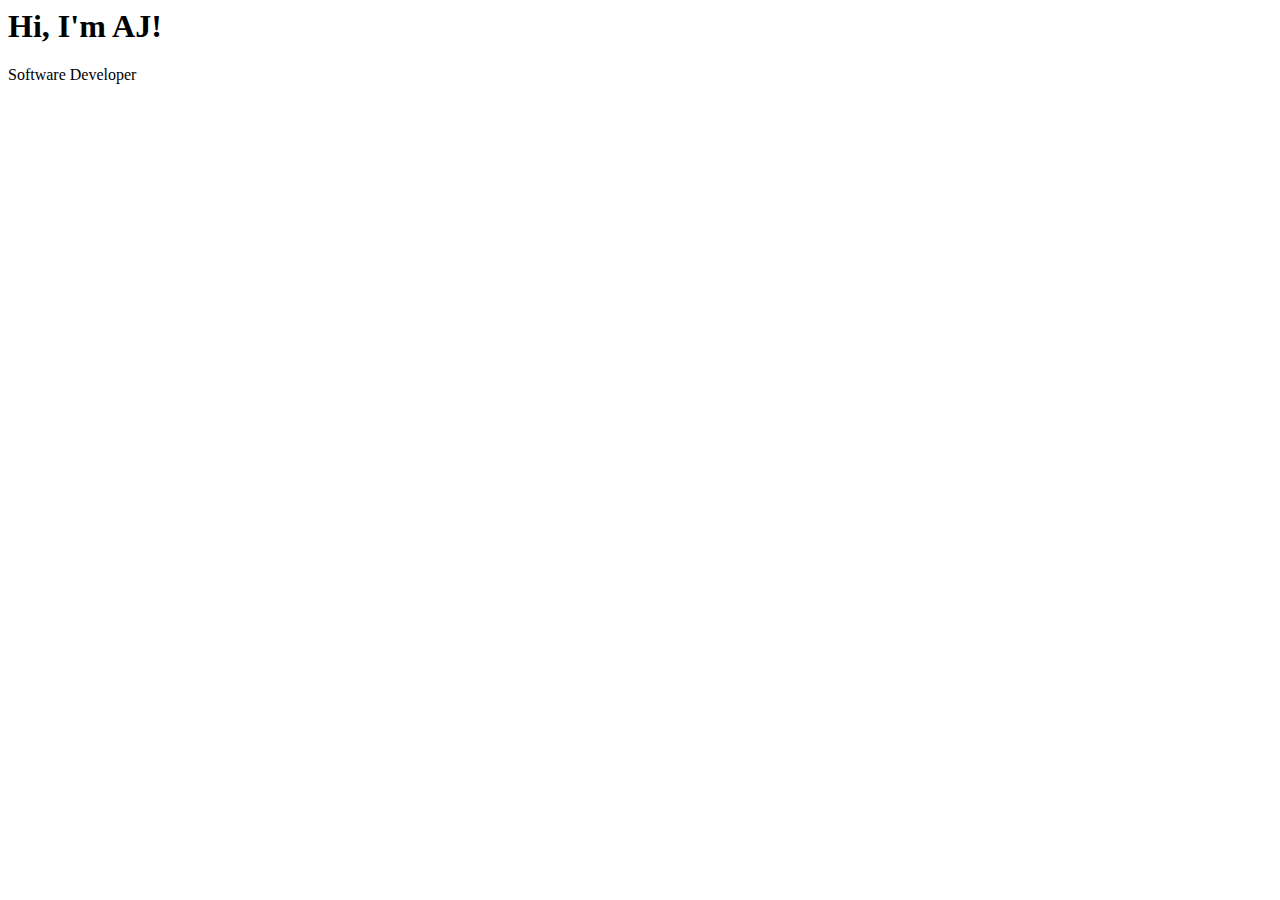
==== css_my_site/index.html @ 2ca92a22 "looking into more intermediate CSS concepts" ====
<html lang="en">
<head>
    <meta charset="UTF-8">
    <meta http-equiv="X-UA-Compatible" content="IE=edge">
    <meta name="viewport" content="width=device-width, initial-scale=1.0">
    <title>AJ Singh</title>
    <link rel="stylesheet" href="./css/styles.css">
    <link rel="icon" href="./favicon.ico">
</head>

<body>
    
    


    <div>
        <h1>Hi, I'm AJ!</h1>
        <p>Software Developer</p>
    </div>









</body>
</html>
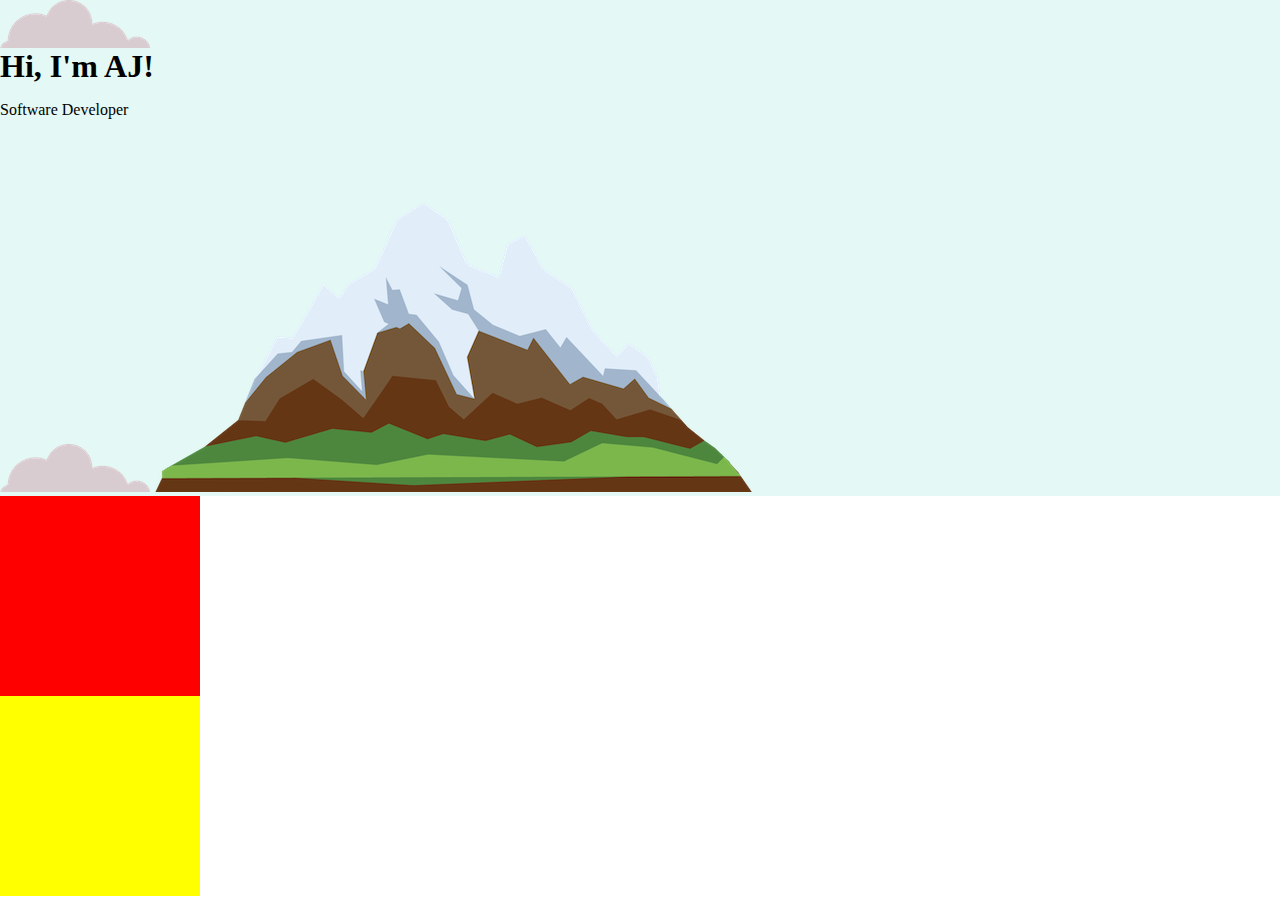
==== commit bbb87381: "learned about CSS box model" ====
--- a/css_my_site/index.html
+++ b/css_my_site/index.html
@@ -13,14 +13,19 @@
     
 
 
-    <div>
+    <div class="top-container">
+        <img src="./images/cloud.png" alt="cloud-img">
         <h1>Hi, I'm AJ!</h1>
         <p>Software Developer</p>
+        <img src="./images/cloud.png" alt="cloud-img">
+        <img src="./images/mountain.png" alt="mountain-img">
     </div>
 
+    <div class="middle-container">
+    </div>
 
-
-
+    <div class="bottom-container">
+    </div>
 
 
 
--- a/css_my_site/css/styles.css
+++ b/css_my_site/css/styles.css
@@ -0,0 +1,30 @@
+/* TAG SELECTORS */
+
+
+body {
+    margin: 0px;
+}
+
+h1 {
+    margin: 0px;
+}
+
+div {
+    background-color: #E4F9f5;
+}
+
+/* CLASS SELECTORS */
+
+.middle-container, .bottom-container {
+    height: 200px;
+    width: 200px;
+}
+
+
+.middle-container {
+    background-color: red;
+}
+
+.bottom-container {
+    background-color: yellow;
+}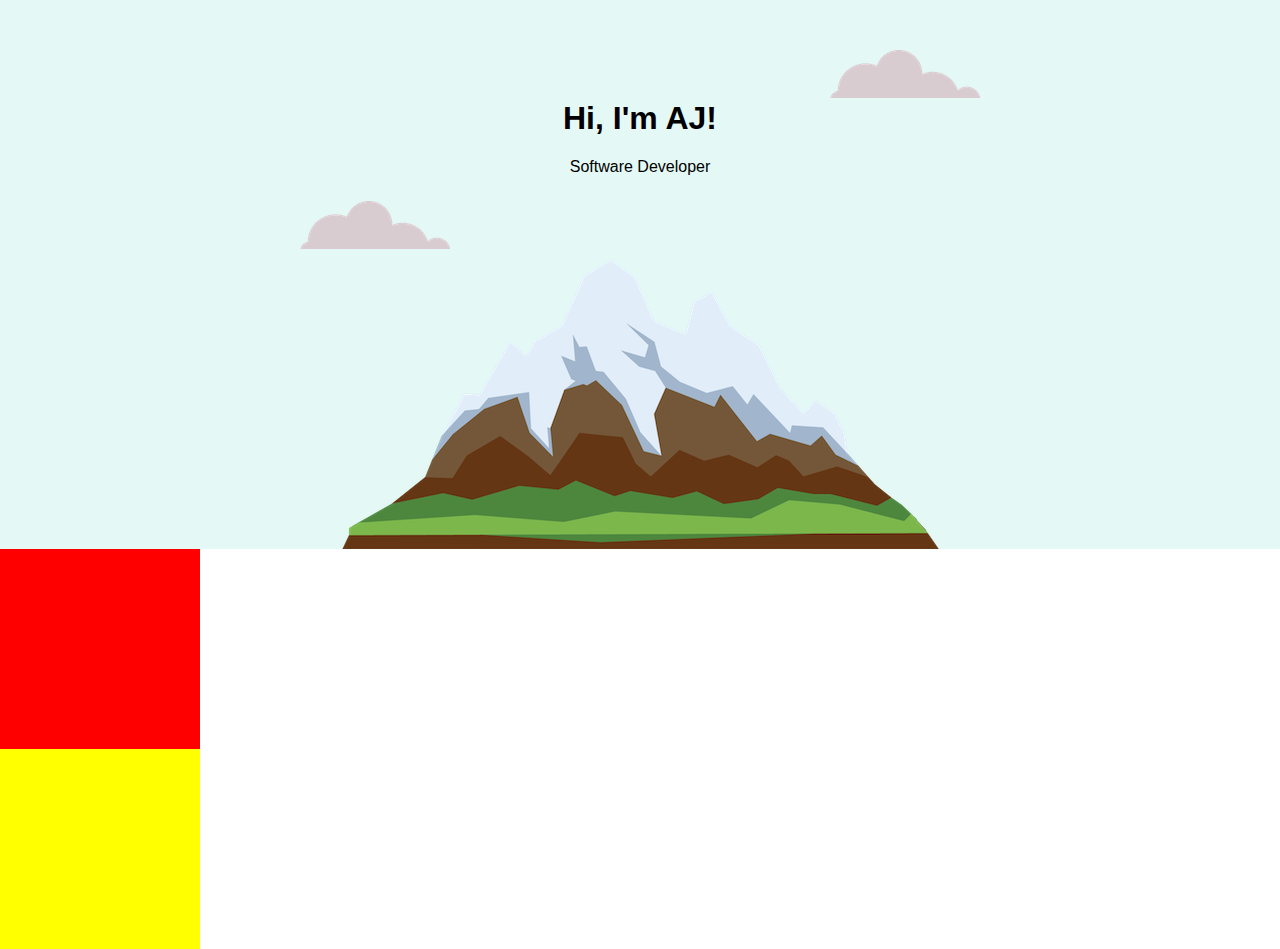
==== commit bc23206a: "learning position: static, relative, absolute, fixed" ====
--- a/css_my_site/index.html
+++ b/css_my_site/index.html
@@ -6,18 +6,17 @@
     <title>AJ Singh</title>
     <link rel="stylesheet" href="./css/styles.css">
     <link rel="icon" href="./favicon.ico">
+
+
 </head>
 
 <body>
     
-    
-
-
     <div class="top-container">
-        <img src="./images/cloud.png" alt="cloud-img">
+        <img class="top-cloud" src="./images/cloud.png" alt="cloud-img">
         <h1>Hi, I'm AJ!</h1>
         <p>Software Developer</p>
-        <img src="./images/cloud.png" alt="cloud-img">
+        <img class="bottom-cloud" src="./images/cloud.png" alt="cloud-img">
         <img src="./images/mountain.png" alt="mountain-img">
     </div>
 
@@ -27,9 +26,5 @@
     <div class="bottom-container">
     </div>
 
-
-
-
-
 </body>
 </html>--- a/css_my_site/css/styles.css
+++ b/css_my_site/css/styles.css
@@ -3,10 +3,17 @@
 
 body {
     margin: 0px;
+    text-align: center;
+    font-family: verdana, sans-serif;
 }
 
 h1 {
-    margin: 0px;
+    margin-top: 0;
+    position: relative;
+}
+
+p {
+    position: relative;
 }
 
 div {
@@ -20,6 +27,10 @@
     width: 200px;
 }
 
+.top-container {
+    position: relative;
+    padding-top: 100px;
+}
 
 .middle-container {
     background-color: red;
@@ -27,4 +38,16 @@
 
 .bottom-container {
     background-color: yellow;
+}
+
+.bottom-cloud {
+    position: absolute;
+    left: 300px;
+    bottom: 300px;
+}
+
+.top-cloud {
+    position: absolute;
+    top: 50px;
+    right: 300px;
 }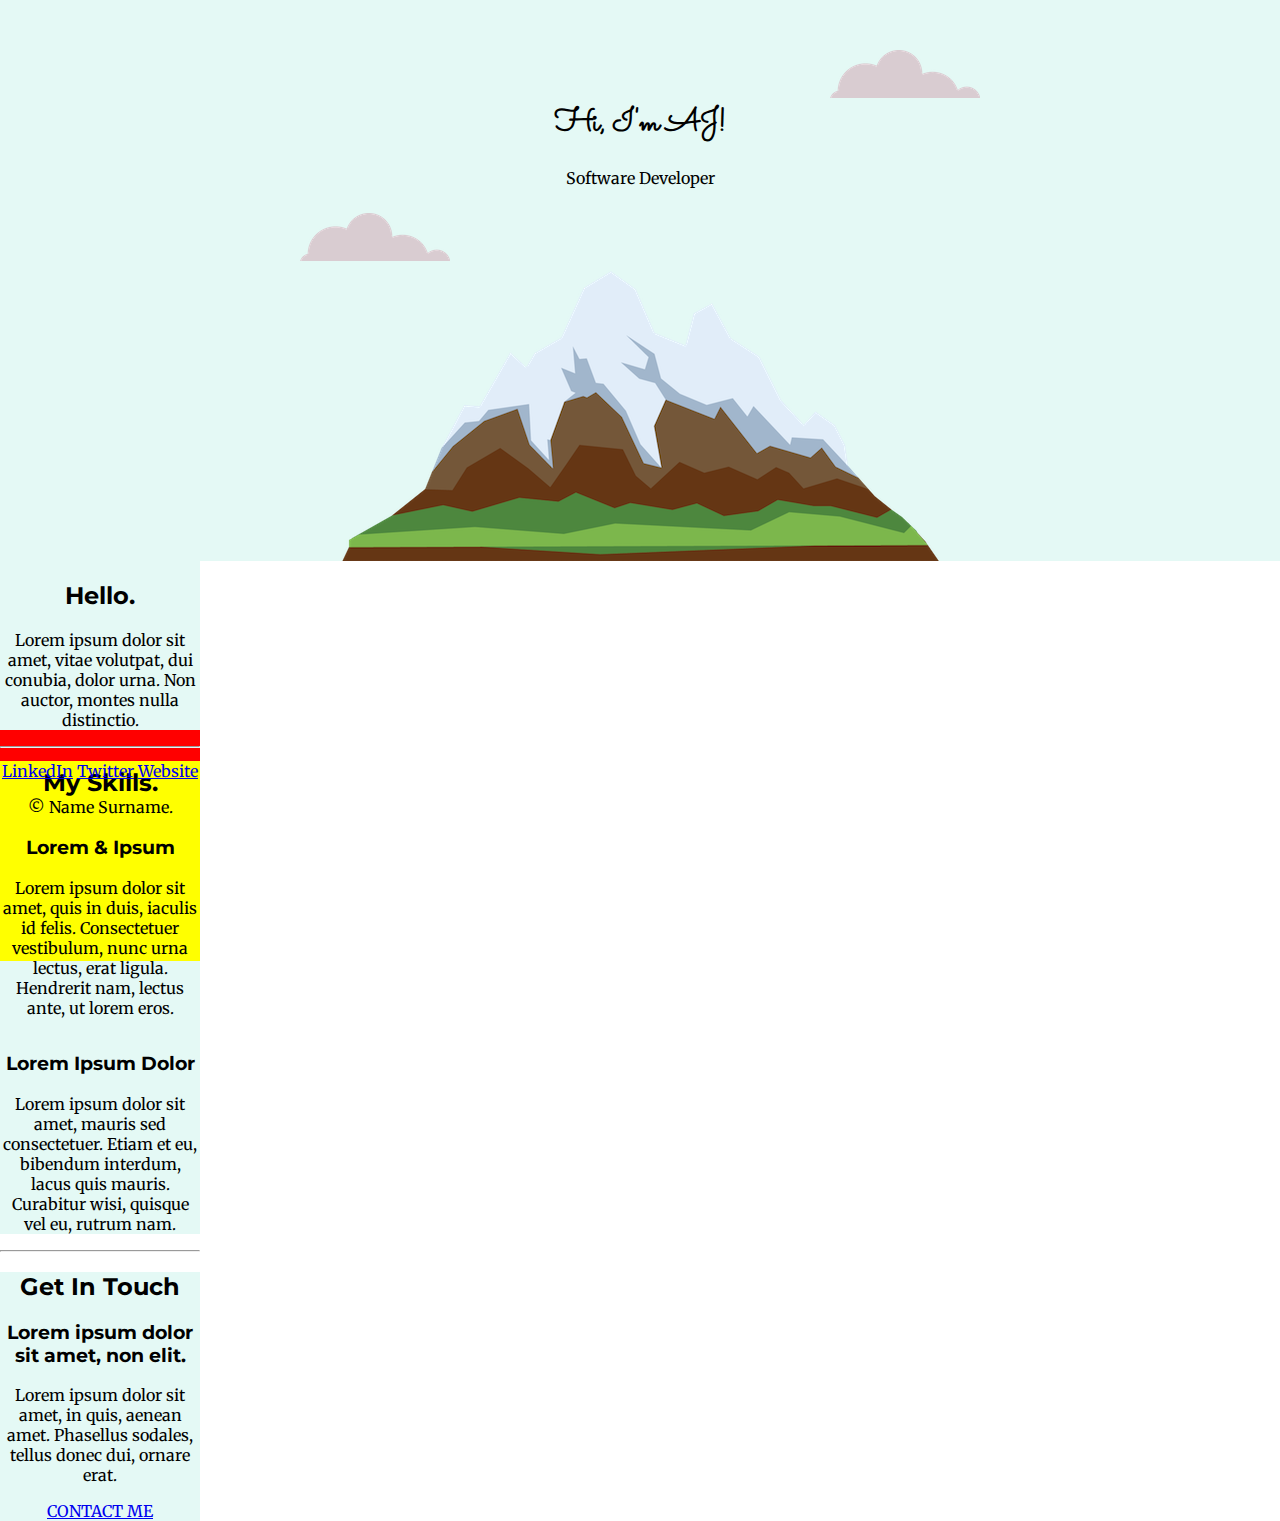
==== commit 281421c3: "learned about font styling" ====
--- a/css_my_site/index.html
+++ b/css_my_site/index.html
@@ -7,6 +7,9 @@
     <link rel="stylesheet" href="./css/styles.css">
     <link rel="icon" href="./favicon.ico">
 
+    <link rel="preconnect" href="https://fonts.googleapis.com">
+    <link rel="preconnect" href="https://fonts.gstatic.com" crossorigin>
+    <link href="https://fonts.googleapis.com/css2?family=Merriweather:ital@1&family=Montserrat&family=Sacramento&display=swap" rel="stylesheet">
 
 </head>
 
@@ -21,10 +24,41 @@
     </div>
 
     <div class="middle-container">
-    </div>
-
-    <div class="bottom-container">
-    </div>
-
+        <div class="profile">
+          <img src="" alt="">
+          <h2>Hello.</h2>
+          <p>Lorem ipsum dolor sit amet, vitae volutpat, dui conubia, dolor urna. Non auctor, montes nulla distinctio.</p>
+        </div>
+        <hr>
+        <div class="skills">
+          <h2>My Skills.</h2>
+          <div class="skill-row">
+            <img class="" src="" alt="">
+            <h3>Lorem & Ipsum</h3>
+            <p>Lorem ipsum dolor sit amet, quis in duis, iaculis id felis. Consectetuer vestibulum, nunc urna lectus, erat ligula. Hendrerit nam, lectus ante, ut lorem eros.</p>
+          </div>
+          <div class="skill-row">
+            <img class="" src="" alt="">
+            <h3>Lorem Ipsum Dolor</h3>
+            <p>Lorem ipsum dolor sit amet, mauris sed consectetuer. Etiam et eu, bibendum interdum, lacus quis mauris. Curabitur wisi, quisque vel eu, rutrum nam.</p>
+          </div>
+        </div>
+        <hr>
+        <div class="contact-me">
+          <h2>Get In Touch</h2>
+          <h3>Lorem ipsum dolor sit amet, non elit.</h3>
+          <p>Lorem ipsum dolor sit amet, in quis, aenean amet. Phasellus sodales, tellus donec dui, ornare erat.</p>
+          <a class="btn" href="mailto:name@email.com">CONTACT ME</a>
+        </div>
+      </div>
+      
+      
+      <div class="bottom-container">
+        <a class="footer-link" href="https://www.linkedin.com/">LinkedIn</a>
+        <a class="footer-link" href="https://twitter.com/">Twitter</a>
+        <a class="footer-link" href="https://www.appbrewery.co/">Website</a>
+        <p>© Name Surname.</p>
+      </div>
+      
 </body>
 </html>--- a/css_my_site/css/styles.css
+++ b/css_my_site/css/styles.css
@@ -4,12 +4,20 @@
 body {
     margin: 0px;
     text-align: center;
-    font-family: verdana, sans-serif;
+    font-family: 'Merriweather', serif;
 }
 
 h1 {
     margin-top: 0;
-    position: relative;
+    font-family: 'Sacramento', cursive;
+}
+
+h2 {
+    font-family: 'Montserrat', sans-serif;
+}
+
+h3 {
+    font-family: 'Montserrat', sans-serif;
 }
 
 p {
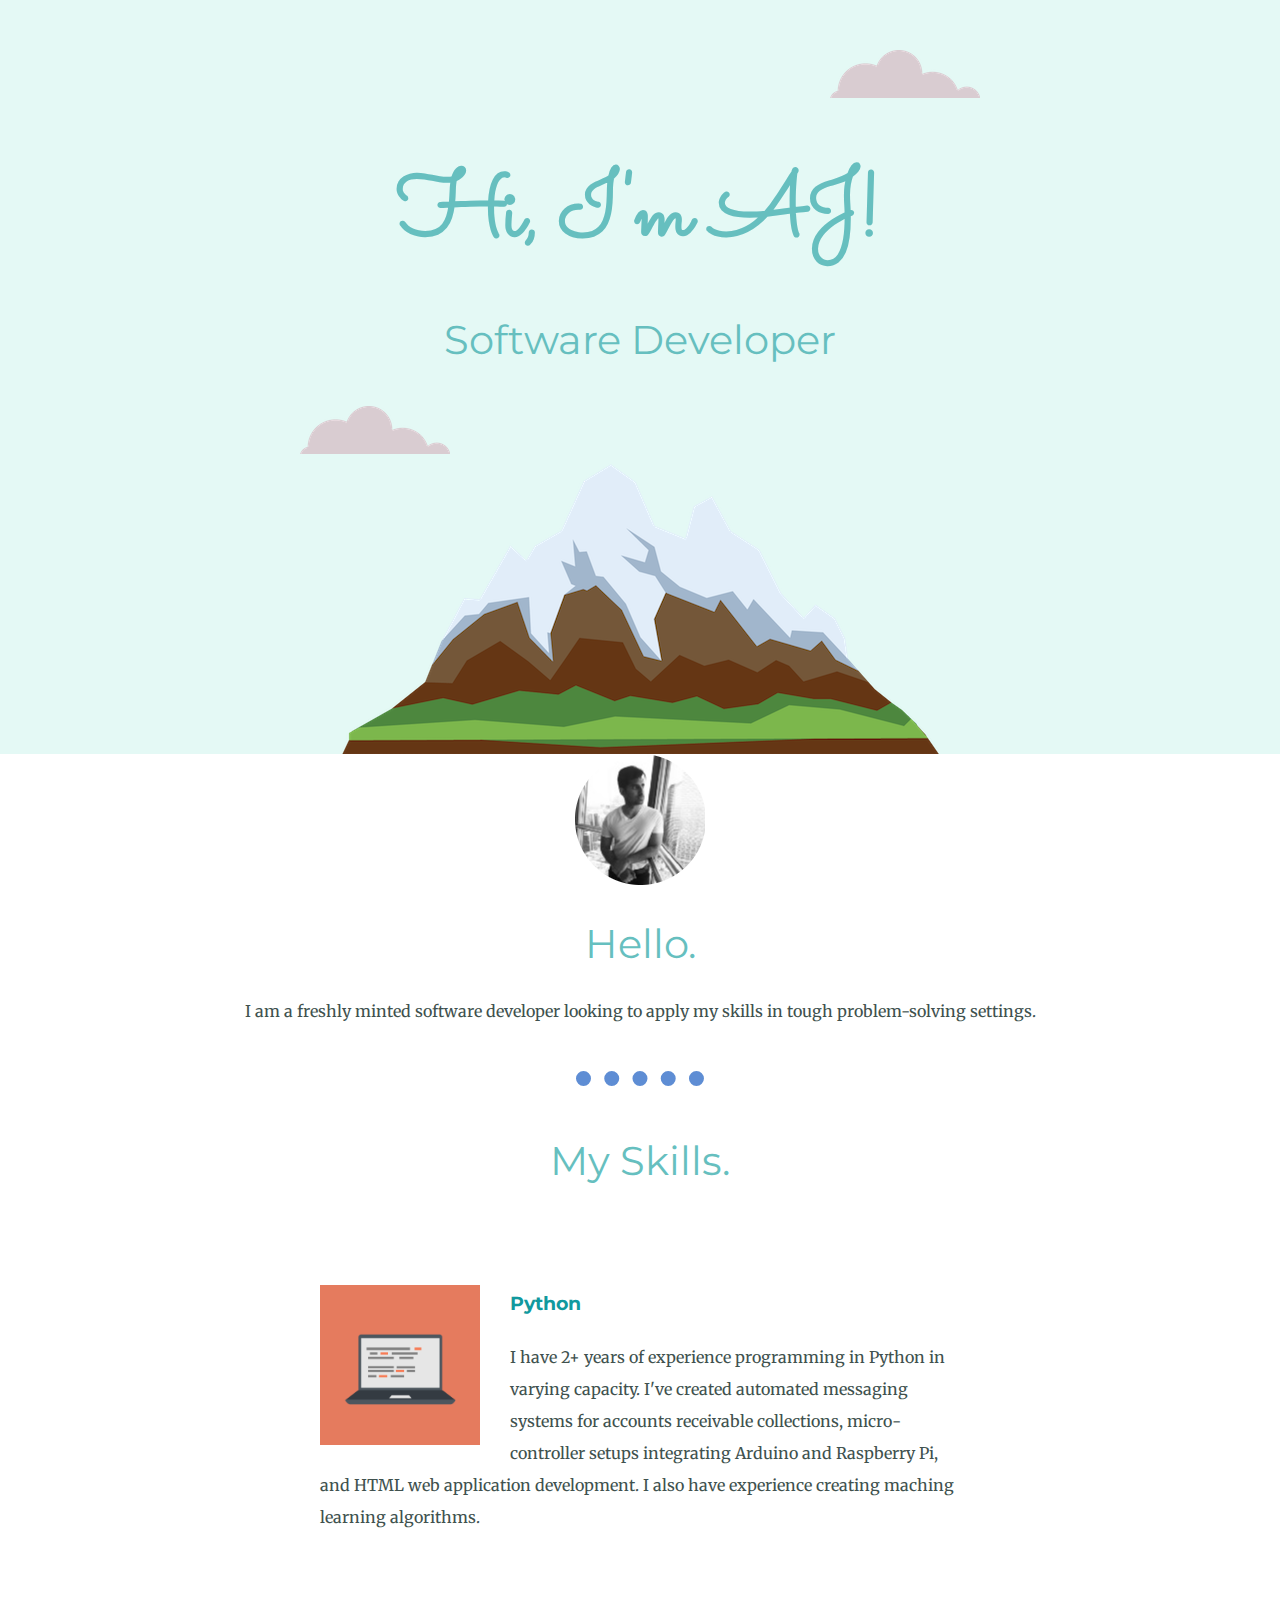
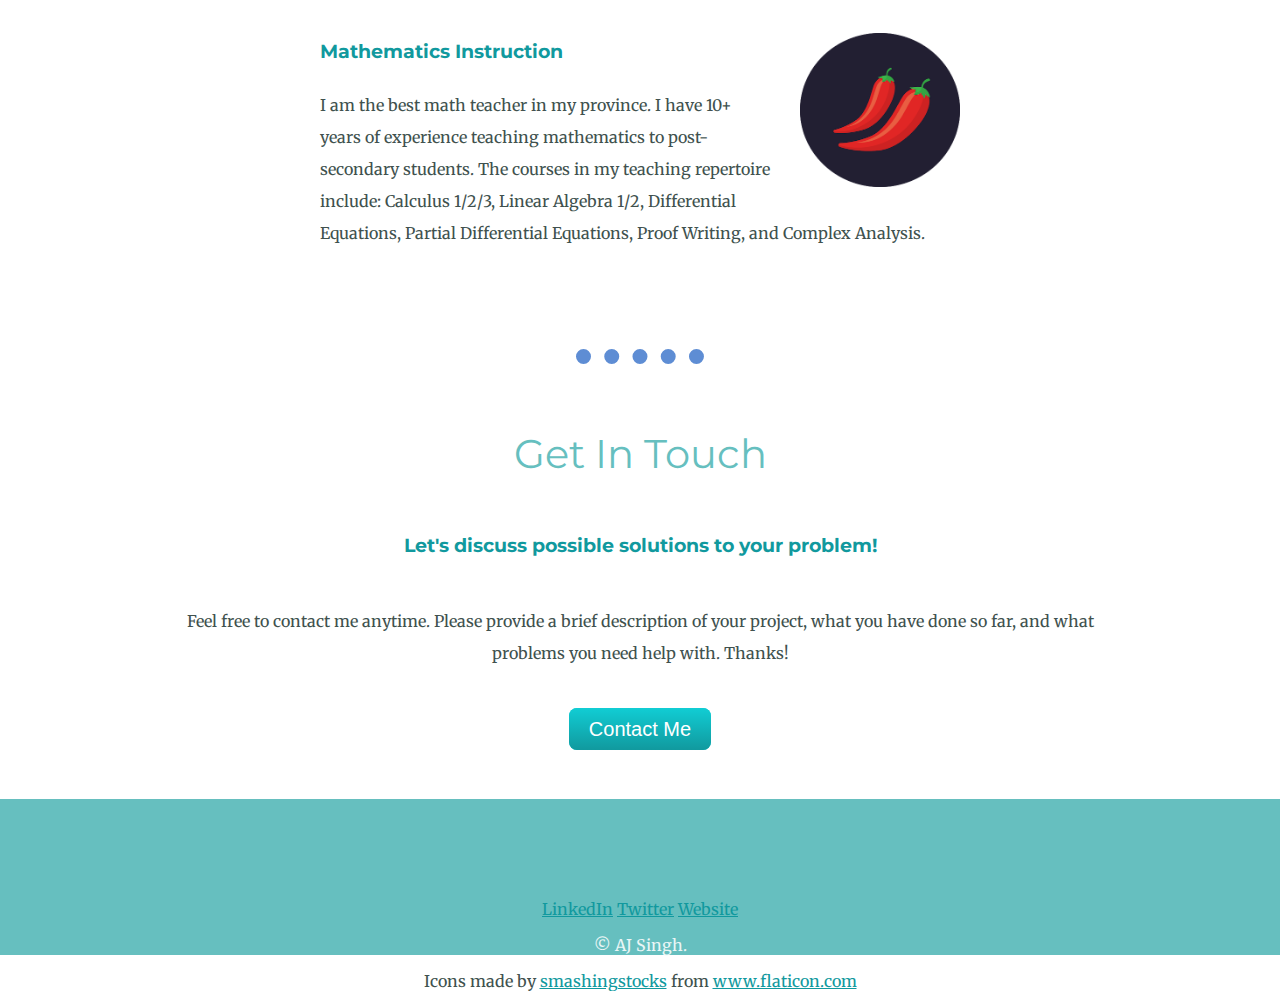
==== commit f4fa917c: "learned about float positioning and text wrapping" ====
--- a/css_my_site/index.html
+++ b/css_my_site/index.html
@@ -18,37 +18,42 @@
     <div class="top-container">
         <img class="top-cloud" src="./images/cloud.png" alt="cloud-img">
         <h1>Hi, I'm AJ!</h1>
-        <p>Software Developer</p>
+        <h2>Software Developer</h2>
         <img class="bottom-cloud" src="./images/cloud.png" alt="cloud-img">
         <img src="./images/mountain.png" alt="mountain-img">
     </div>
 
     <div class="middle-container">
         <div class="profile">
-          <img src="" alt="">
+          <img src="./images/aj_profile_pic-modified.png" alt="profile-pic-circular">
           <h2>Hello.</h2>
-          <p>Lorem ipsum dolor sit amet, vitae volutpat, dui conubia, dolor urna. Non auctor, montes nulla distinctio.</p>
+          <p>I am a freshly minted software developer looking to apply my skills in tough problem-solving settings.</p>
         </div>
         <hr>
+        
         <div class="skills">
           <h2>My Skills.</h2>
+          
           <div class="skill-row">
-            <img class="" src="" alt="">
-            <h3>Lorem & Ipsum</h3>
-            <p>Lorem ipsum dolor sit amet, quis in duis, iaculis id felis. Consectetuer vestibulum, nunc urna lectus, erat ligula. Hendrerit nam, lectus ante, ut lorem eros.</p>
+            <img class="python" src="./images/computer.png" alt="">
+            <h3>Python</h3>
+            <p class="skill-description-python">I have 2+ years of experience programming in Python in varying capacity. I've created automated messaging systems for accounts receivable collections, micro-controller setups integrating Arduino and Raspberry Pi, and HTML web application development. I also have experience creating maching learning algorithms.</p>
           </div>
+          
           <div class="skill-row">
-            <img class="" src="" alt="">
-            <h3>Lorem Ipsum Dolor</h3>
-            <p>Lorem ipsum dolor sit amet, mauris sed consectetuer. Etiam et eu, bibendum interdum, lacus quis mauris. Curabitur wisi, quisque vel eu, rutrum nam.</p>
+            <img class="teaching" src="./images/chillies.png" alt="">
+            <h3>Mathematics Instruction</h3>
+            <p class="skill-description-teaching">I am the best math teacher in my province. I have 10+ years of experience teaching mathematics to post-secondary students. The courses in my teaching repertoire include: Calculus 1/2/3, Linear Algebra 1/2, Differential Equations, Partial Differential Equations, Proof Writing, and Complex Analysis.</p>
           </div>
+
         </div>
         <hr>
+        
         <div class="contact-me">
           <h2>Get In Touch</h2>
-          <h3>Lorem ipsum dolor sit amet, non elit.</h3>
-          <p>Lorem ipsum dolor sit amet, in quis, aenean amet. Phasellus sodales, tellus donec dui, ornare erat.</p>
-          <a class="btn" href="mailto:name@email.com">CONTACT ME</a>
+          <h3>Let's discuss possible solutions to your problem!</h3>
+          <p>Feel free to contact me anytime. Please provide a brief description of your project, what you have done so far, and what problems you need help with. Thanks!</p>
+          <a class="btn" href="mailto:name@email.com">Contact Me</a>
         </div>
       </div>
       
@@ -57,8 +62,15 @@
         <a class="footer-link" href="https://www.linkedin.com/">LinkedIn</a>
         <a class="footer-link" href="https://twitter.com/">Twitter</a>
         <a class="footer-link" href="https://www.appbrewery.co/">Website</a>
-        <p>© Name Surname.</p>
+        <p>© AJ Singh.</p>
       </div>
       
 </body>
+
+<footer>
+    <div>Icons made by <a href="https://www.flaticon.com/authors/smashingstocks" title="smashingstocks">smashingstocks</a> from <a href="https://www.flaticon.com/" title="Flaticon">www.flaticon.com</a></div>
+        
+</footer>
+
+
 </html>--- a/css_my_site/css/styles.css
+++ b/css_my_site/css/styles.css
@@ -5,47 +5,60 @@
     margin: 0px;
     text-align: center;
     font-family: 'Merriweather', serif;
+    color: #40514e;
 }
 
 h1 {
-    margin-top: 0;
+    margin-top: 50px;
     font-family: 'Sacramento', cursive;
+    font-size: 90px;
+    margin-bottom: 0px;
+    color: #66BFBF;
 }
 
 h2 {
     font-family: 'Montserrat', sans-serif;
+    font-size: 2.5rem;
+    color: #66BFBF;
+    font-weight: normal;
 }
 
 h3 {
     font-family: 'Montserrat', sans-serif;
+    color: #11999E;
 }
 
 p {
     position: relative;
 }
 
-div {
-    background-color: #E4F9f5;
+a {
+    color: #11999E;
 }
 
+hr {
+    margin: 50px auto;
+    width: 10%;
+    border-style: dotted none none;
+    border-color: rgb(94, 141, 212);
+    border-width: 15px;
+}
+
+
 /* CLASS SELECTORS */
-
-.middle-container, .bottom-container {
-    height: 200px;
-    width: 200px;
-}
 
 .top-container {
     position: relative;
     padding-top: 100px;
-}
-
-.middle-container {
-    background-color: red;
+    background-color: #E4F9f5
 }
 
 .bottom-container {
-    background-color: yellow;
+    padding-top: 100px;
+    background-color: #66bfbf;
+    margin-top: 50px;
+    /* position: absolute; */
+    width: 100%;
 }
 
 .bottom-cloud {
@@ -58,4 +71,81 @@
     position: absolute;
     top: 50px;
     right: 300px;
-}+}
+
+.skill-row {
+    width: 50%;
+    margin: 100px auto;
+    text-align: left;
+    line-height: 2;
+    
+}
+
+.python {
+    width: 25%;
+    float: left;
+    margin-right: 30px;
+}
+
+.teaching {
+    width: 25%;
+    float: right;
+    margin-left: 30px;
+}
+
+.contact-me {
+    margin: 20px auto;
+    line-height: 2;
+    width: 75%
+}
+
+.profile p {
+    color: #40514E;
+}
+
+.contact-me p {
+    
+    margin: 40px auto;
+}
+
+
+.footer-link {
+    margin-top: 1px;
+}
+
+.bottom-container p {
+    color: #EAF6F6;
+}
+
+.copywrite {
+    /* margin: 20px auto; */
+    margin-bottom: 20px;
+}
+
+
+.btn {
+    background: #11cdd4;
+    background-image: -webkit-linear-gradient(top, #11cdd4, #11999e);
+    background-image: -moz-linear-gradient(top, #11cdd4, #11999e);
+    background-image: -ms-linear-gradient(top, #11cdd4, #11999e);
+    background-image: -o-linear-gradient(top, #11cdd4, #11999e);
+    background-image: linear-gradient(to bottom, #11cdd4, #11999e);
+    -webkit-border-radius: 8;
+    -moz-border-radius: 8;
+    border-radius: 8px;
+    font-family: Arial;
+    color: #ffffff;
+    font-size: 20px;
+    padding: 10px 20px;
+    text-decoration: none;
+  }
+  
+  .btn:hover {
+    background: #30e3cb;
+    background-image: -webkit-linear-gradient(top, #30e3cb, #2bc4ad);
+    background-image: -moz-linear-gradient(top, #30e3cb, #2bc4ad);
+    background-image: -ms-linear-gradient(top, #30e3cb, #2bc4ad);
+    background-image: -o-linear-gradient(top, #30e3cb, #2bc4ad);
+    background-image: linear-gradient(to bottom, #30e3cb, #2bc4ad);
+    text-decoration: none;
+  }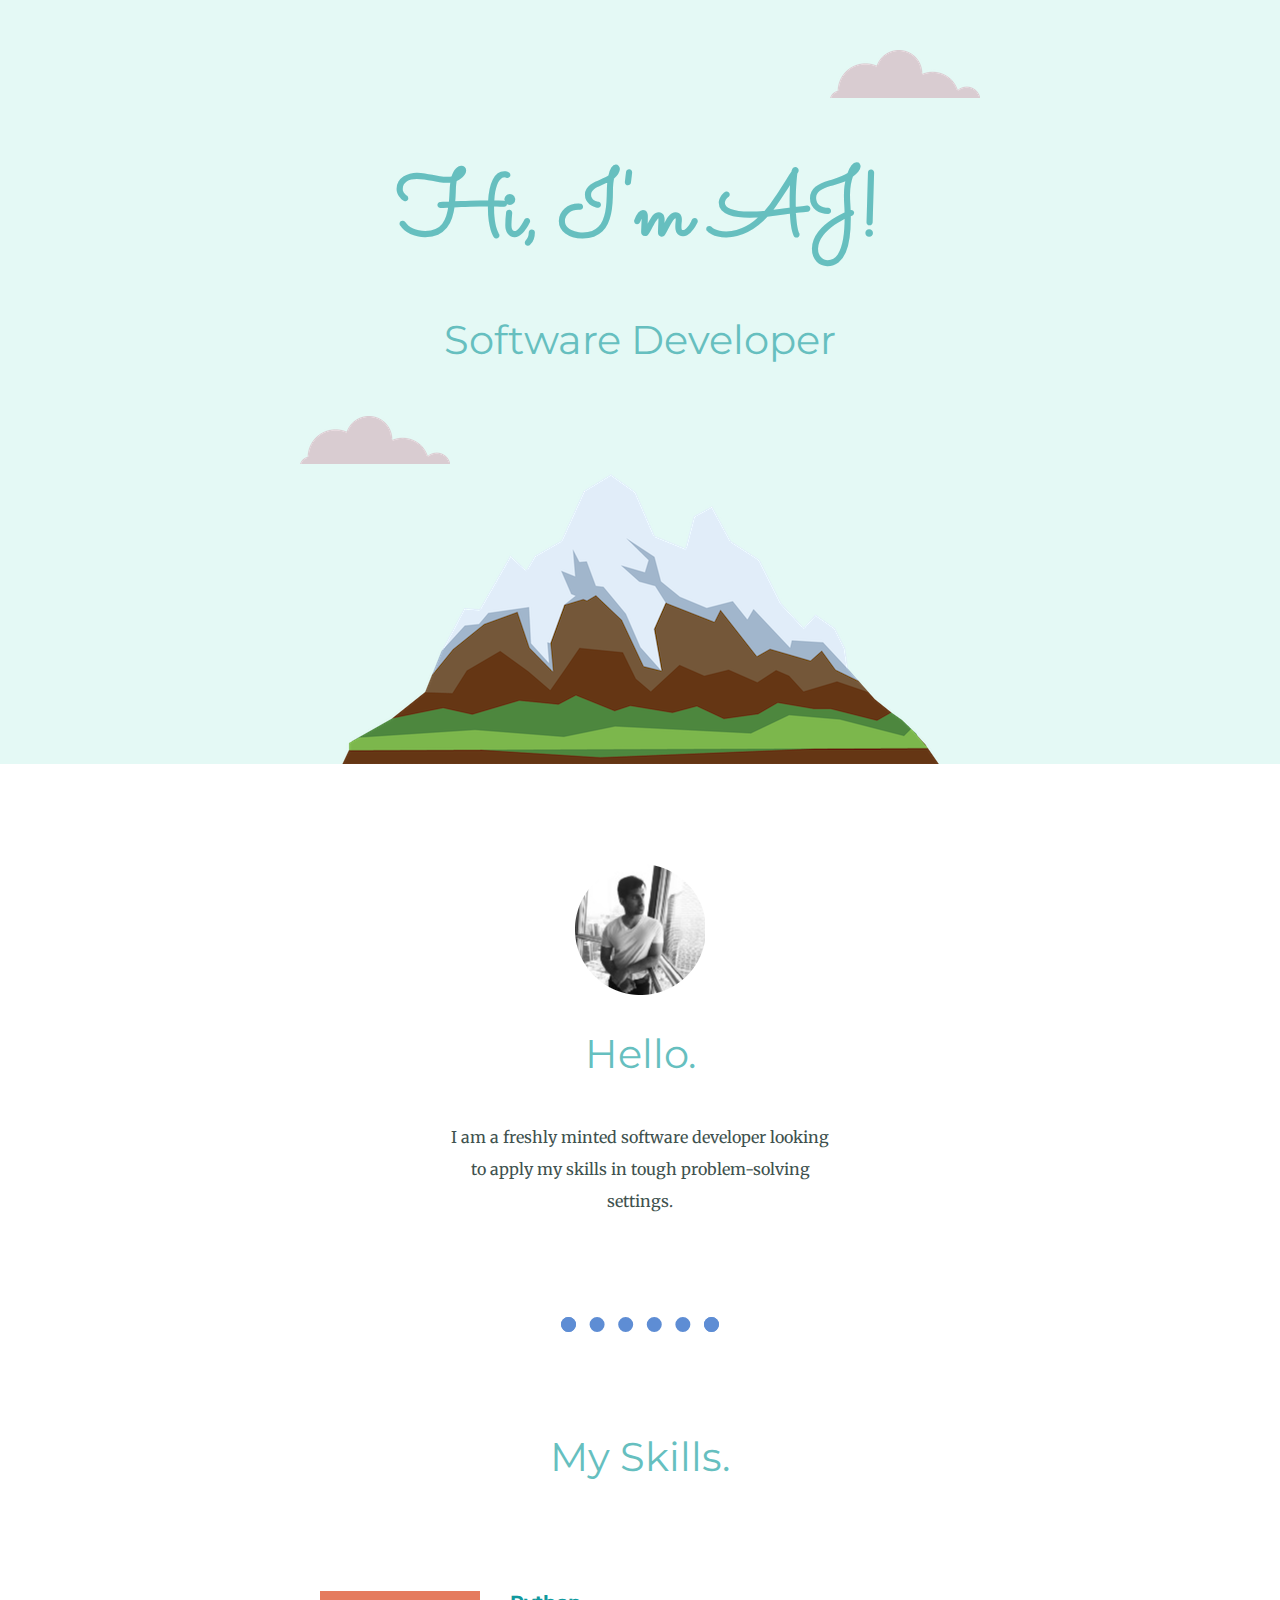
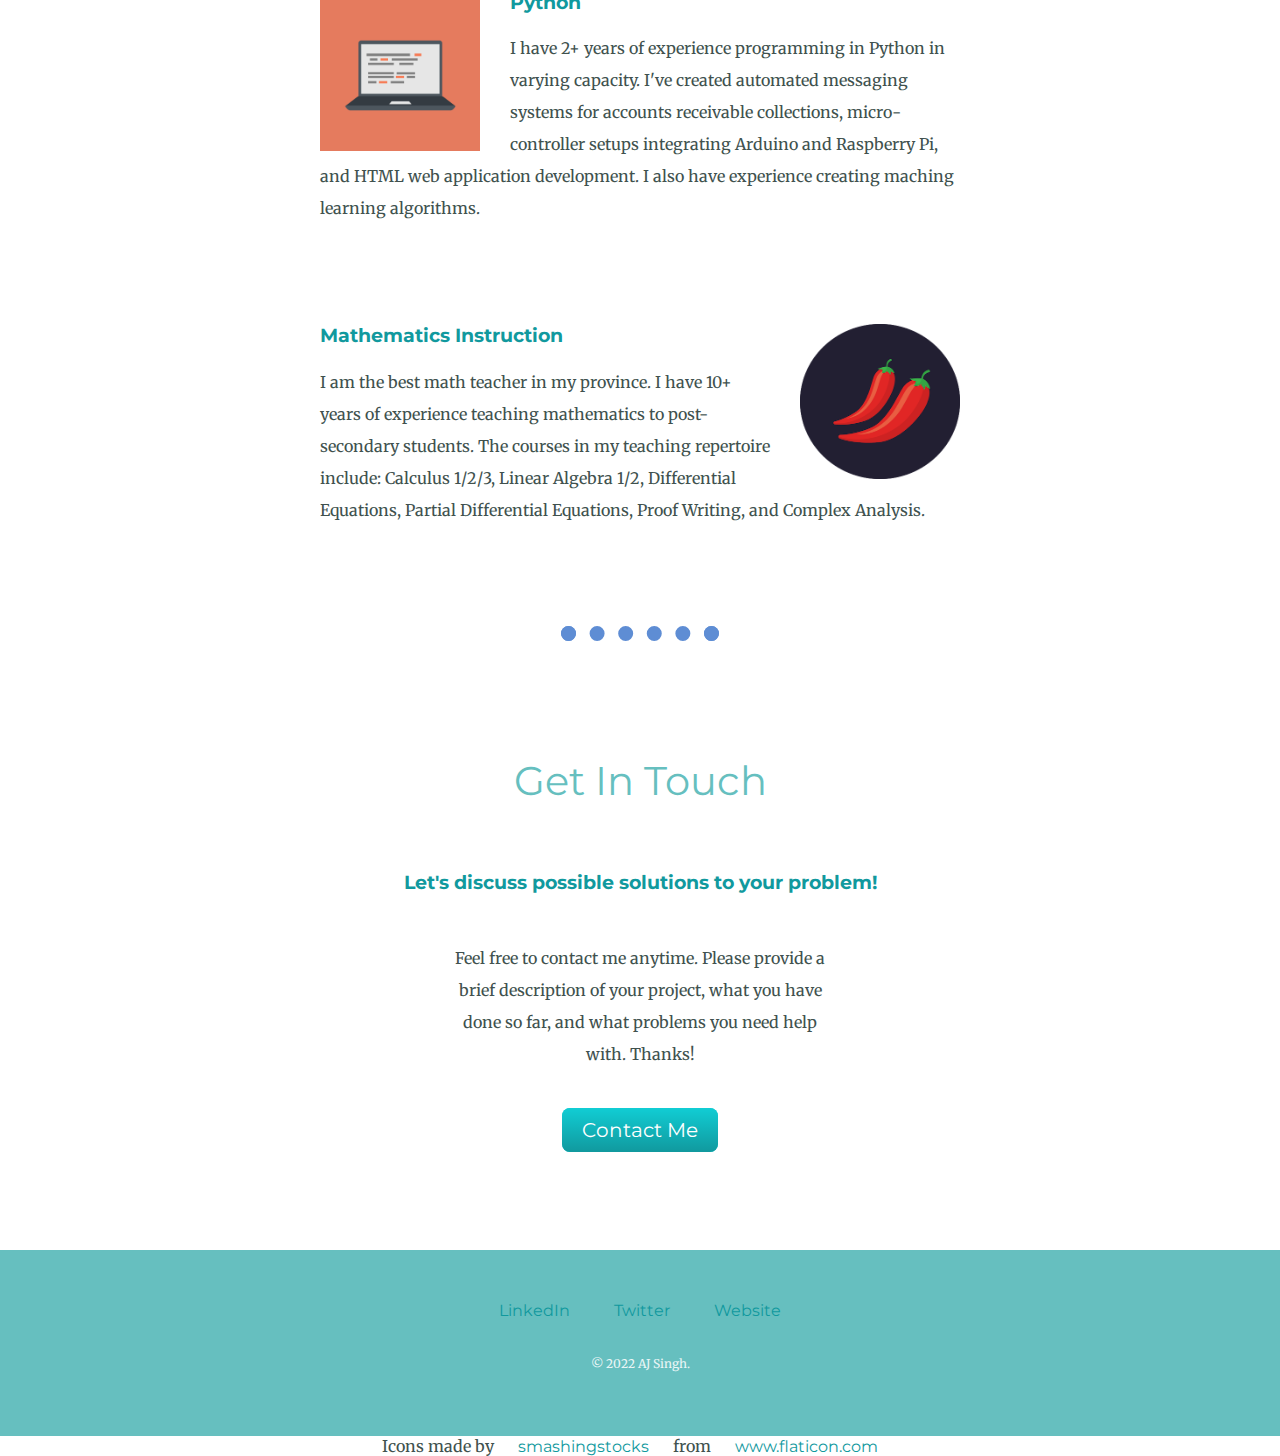
==== commit f1bd465c: "finished CSS sections" ====
--- a/css_my_site/index.html
+++ b/css_my_site/index.html
@@ -27,7 +27,7 @@
         <div class="profile">
           <img src="./images/aj_profile_pic-modified.png" alt="profile-pic-circular">
           <h2>Hello.</h2>
-          <p>I am a freshly minted software developer looking to apply my skills in tough problem-solving settings.</p>
+          <p class="intro">I am a freshly minted software developer looking to apply my skills in tough problem-solving settings.</p>
         </div>
         <hr>
         
@@ -52,7 +52,7 @@
         <div class="contact-me">
           <h2>Get In Touch</h2>
           <h3>Let's discuss possible solutions to your problem!</h3>
-          <p>Feel free to contact me anytime. Please provide a brief description of your project, what you have done so far, and what problems you need help with. Thanks!</p>
+          <p class="contact-message">Feel free to contact me anytime. Please provide a brief description of your project, what you have done so far, and what problems you need help with. Thanks!</p>
           <a class="btn" href="mailto:name@email.com">Contact Me</a>
         </div>
       </div>
@@ -62,7 +62,7 @@
         <a class="footer-link" href="https://www.linkedin.com/">LinkedIn</a>
         <a class="footer-link" href="https://twitter.com/">Twitter</a>
         <a class="footer-link" href="https://www.appbrewery.co/">Website</a>
-        <p>© AJ Singh.</p>
+        <p class="copyright">© 2022 AJ Singh.</p>
       </div>
       
 </body>
--- a/css_my_site/css/styles.css
+++ b/css_my_site/css/styles.css
@@ -21,6 +21,7 @@
     font-size: 2.5rem;
     color: #66BFBF;
     font-weight: normal;
+    padding-bottom: 10px;
 }
 
 h3 {
@@ -30,18 +31,28 @@
 
 p {
     position: relative;
+    line-height: 2;
 }
 
 a {
     color: #11999E;
+    font-family: 'Montserrat', sans-serif;
+    margin: 10px 20px;
+    text-decoration: none;
+}
+
+a:hover {
+    color: #EAF6F6
 }
 
 hr {
-    margin: 50px auto;
+    margin: 100px auto;
     width: 10%;
-    border-style: dotted none none;
+    border: 15px dotted rgb(94, 141, 212);
+    /* border-style: dotted none none;
     border-color: rgb(94, 141, 212);
-    border-width: 15px;
+    border-width: 15px; */
+    border-bottom: none;
 }
 
 
@@ -54,11 +65,15 @@
 }
 
 .bottom-container {
-    padding-top: 100px;
+    padding: 50px 0px 20px;
     background-color: #66bfbf;
     margin-top: 50px;
     /* position: absolute; */
     width: 100%;
+}
+
+.middle-container {
+    margin: 100px 0px;
 }
 
 .bottom-cloud {
@@ -76,9 +91,7 @@
 .skill-row {
     width: 50%;
     margin: 100px auto;
-    text-align: left;
-    line-height: 2;
-    
+    text-align: left;    
 }
 
 .python {
@@ -99,27 +112,23 @@
     width: 75%
 }
 
-.profile p {
+.intro {
     color: #40514E;
+    width: 30%;
+    margin: auto;
 }
 
-.contact-me p {
-    
+.contact-message {
+    width: 40%;
     margin: 40px auto;
 }
 
-
-.footer-link {
-    margin-top: 1px;
-}
-
-.bottom-container p {
-    color: #EAF6F6;
-}
-
-.copywrite {
+.copyright {
     /* margin: 20px auto; */
     margin-bottom: 20px;
+    padding: 20px 0px;
+    color: #EAF6F6;
+    font-size: 0.75rem;
 }
 
 
@@ -133,7 +142,7 @@
     -webkit-border-radius: 8;
     -moz-border-radius: 8;
     border-radius: 8px;
-    font-family: Arial;
+    font-family: 'Montserrat', sans-serif;
     color: #ffffff;
     font-size: 20px;
     padding: 10px 20px;
